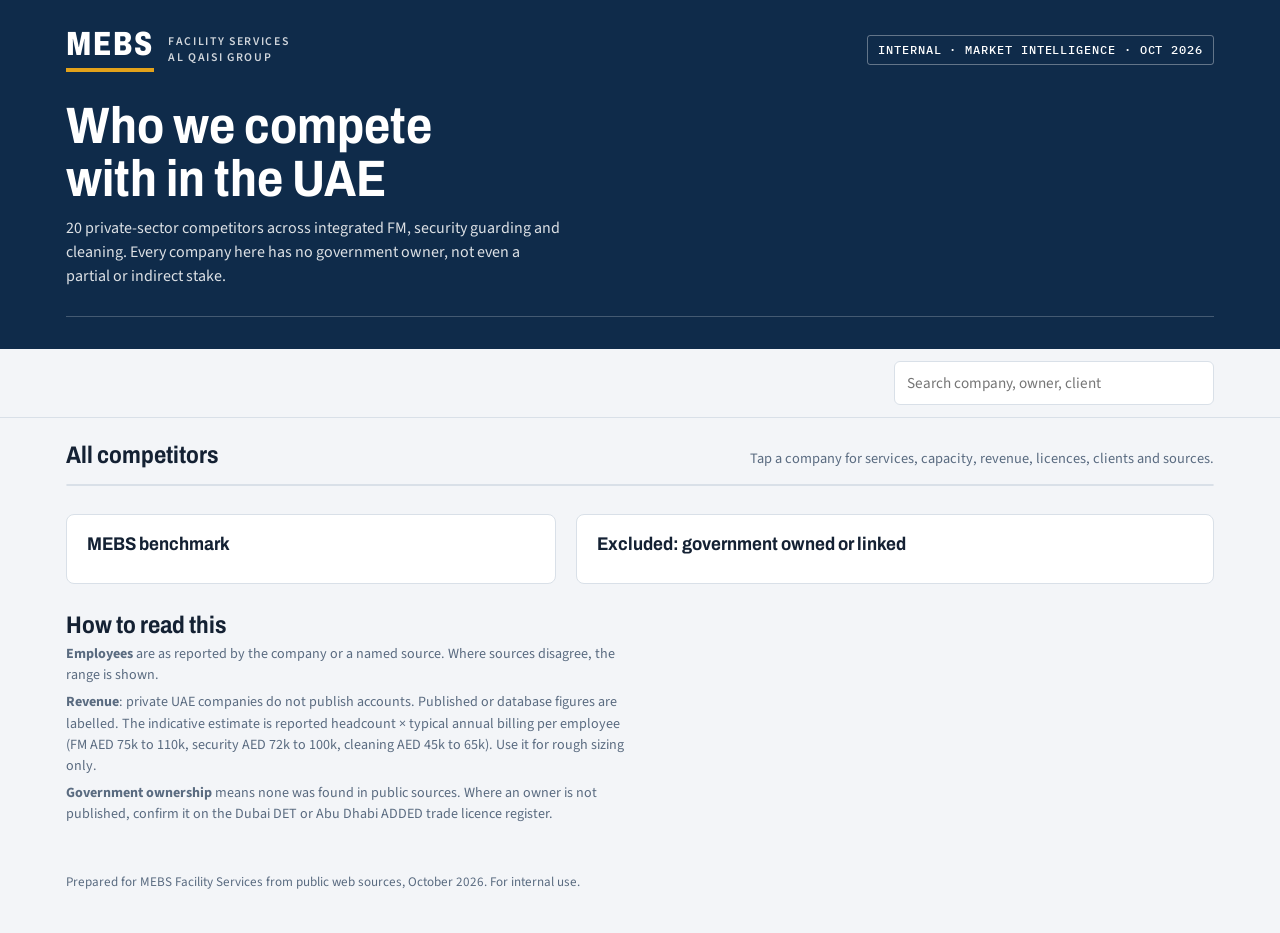
==== research/mebs-competitors/landscape_template.html @ ca543597 "Add MEBS-branded HTML competitor landscape page Generated from the same data as the Excel files (gen" ====
<!doctype html>
<html lang="en">
<head>
<meta charset="utf-8">
<meta name="viewport" content="width=device-width, initial-scale=1, viewport-fit=cover">
<title>MEBS Competitor Landscape</title>
<meta name="claude:viewport-fit-sides" content="cover">
<link rel="preconnect" href="https://fonts.googleapis.com">
<link rel="preconnect" href="https://fonts.gstatic.com" crossorigin>
<link rel="stylesheet" href="https://fonts.googleapis.com/css2?family=Archivo:wdth,wght@75..100,500..800&family=Source+Sans+3:wght@400;600;700&family=IBM+Plex+Mono:wght@500&display=swap">
<style>
/* Layout: navy brand band with wordmark and summary, then a filter bar and one ruled register of companies; each row opens to a full dossier. */
:root {
  /* Brand tokens: swap these for the exact MEBS brand colours if you have them */
  --brand: #0f2b4a;
  --brand-ink: #ffffff;
  --accent: #e3a21a;

  --bg: #f3f5f8;
  --surface: #ffffff;
  --fg: #142133;
  --muted: #5a6b80;
  --line: #d9e0e8;
  --soft: #e9eef4;

  --fm: #2c66a8;
  --sec: #b0473a;
  --cln: #2a8466;
  --warn: #9a6a00;

  --display: "Archivo", "Arial Narrow", "Helvetica Neue", Arial, sans-serif;
  --body: "Source Sans 3", "Segoe UI", Roboto, Helvetica, Arial, sans-serif;
  --mono: "IBM Plex Mono", ui-monospace, SFMono-Regular, Menlo, Consolas, monospace;
  color-scheme: light;
}
@media (prefers-color-scheme: dark) {
  :root:not([data-theme="light"]) {
    --brand: #0b1f36; --brand-ink: #eef3f9; --accent: #f0b43c;
    --bg: #0c1522; --surface: #121e2e; --fg: #e4eaf2; --muted: #93a3b8;
    --line: #233349; --soft: #18263a;
    --fm: #6ea3e0; --sec: #e48172; --cln: #5cc39d; --warn: #e2b04a;
    color-scheme: dark;
  }
}
:root[data-theme="dark"] {
  --brand: #0b1f36; --brand-ink: #eef3f9; --accent: #f0b43c;
  --bg: #0c1522; --surface: #121e2e; --fg: #e4eaf2; --muted: #93a3b8;
  --line: #233349; --soft: #18263a;
  --fm: #6ea3e0; --sec: #e48172; --cln: #5cc39d; --warn: #e2b04a;
  color-scheme: dark;
}

* { box-sizing: border-box; }
:root { padding-top: env(safe-area-inset-top, 0px); padding-bottom: env(safe-area-inset-bottom, 0px); }
html { -webkit-text-size-adjust: 100%; }
body { margin: 0; background: var(--bg); color: var(--fg); font: 400 16px/1.5 var(--body); }
.wrap { max-width: 1180px; margin: 0 auto; padding-left: max(16px, env(safe-area-inset-left, 0px)); padding-right: max(16px, env(safe-area-inset-right, 0px)); }
a { color: inherit; }
:focus-visible { outline: 3px solid var(--accent); outline-offset: 2px; }

/* Brand band */
.band { background: var(--brand); color: var(--brand-ink); }
.band .wrap { padding-block: 28px 32px; display: grid; gap: 28px; }
.topline { display: flex; flex-wrap: wrap; align-items: center; justify-content: space-between; gap: 12px; }
.mark { display: flex; align-items: center; gap: 14px; }
.mark-word { font: 800 2.1rem/1 var(--display); font-stretch: 75%; letter-spacing: .06em; padding-bottom: 6px; border-bottom: 4px solid var(--accent); }
.mark-sub { font: 600 .74rem/1.3 var(--body); letter-spacing: .14em; text-transform: uppercase; opacity: .8; }
.stamp { font: 500 .72rem/1 var(--mono); letter-spacing: .08em; text-transform: uppercase; border: 1px solid color-mix(in srgb, var(--brand-ink) 35%, transparent); padding: 8px 10px; border-radius: 3px; }
h1 { margin: 0; font: 700 clamp(2rem, 5vw, 3.2rem)/1.04 var(--display); font-stretch: 85%; text-wrap: balance; max-width: 18ch; }
.lede { margin: 10px 0 0; max-width: 62ch; opacity: .86; }
.stats { display: grid; grid-template-columns: repeat(4, minmax(0, 1fr)); border-top: 1px solid color-mix(in srgb, var(--brand-ink) 22%, transparent); }
.stat { padding: 16px 16px 0 0; display: grid; gap: 2px; }
.stat b { font: 700 2.2rem/1 var(--display); font-stretch: 80%; font-variant-numeric: tabular-nums; }
.stat span { font-size: .85rem; opacity: .8; }
.stat i { display: inline-block; width: 10px; height: 10px; border-radius: 2px; margin-right: 6px; vertical-align: 1px; }

/* Controls */
.controls { position: sticky; top: env(safe-area-inset-top, 0px); z-index: 5; background: var(--bg); border-bottom: 1px solid var(--line); }
body::before { content: ""; position: fixed; inset: 0 0 auto; height: env(safe-area-inset-top, 0px); z-index: 10; background: var(--brand); }
.controls .wrap { padding-block: 12px; display: flex; flex-wrap: wrap; gap: 10px; align-items: center; justify-content: space-between; }
.tabs { display: flex; flex-wrap: wrap; gap: 6px; }
.tab { font: 600 .9rem/1 var(--body); padding: 9px 13px; border-radius: 999px; border: 1px solid var(--line); background: var(--surface); color: var(--fg); cursor: pointer; }
.tab[aria-selected="true"] { background: var(--brand); color: var(--brand-ink); border-color: var(--brand); box-shadow: inset 0 -3px 0 var(--accent); }
.tab small { font: 500 .72rem/1 var(--mono); margin-left: 4px; opacity: .7; }
.search { flex: 1 1 220px; max-width: 320px; }
.search input { width: 100%; font: 400 .95rem/1 var(--body); padding: 10px 12px; border: 1px solid var(--line); border-radius: 6px; background: var(--surface); color: var(--fg); }

/* Register */
main .wrap { padding-block: 24px 48px; display: grid; gap: 28px; }
.rule { display: flex; align-items: baseline; justify-content: space-between; gap: 12px; flex-wrap: wrap; }
h2 { margin: 0; font: 700 1.5rem/1.1 var(--display); font-stretch: 85%; }
.note { color: var(--muted); font-size: .9rem; margin: 0; max-width: 70ch; }
.register { background: var(--surface); border: 1px solid var(--line); border-radius: 8px; overflow: hidden; }
.head, .row > summary { display: grid; grid-template-columns: 3px minmax(0, 2.2fr) minmax(0, 2fr) minmax(0, 1fr) minmax(0, 1.2fr) 28px; gap: 16px; align-items: center; }
.head { padding: 10px 16px 10px 0; font: 600 .72rem/1.2 var(--body); letter-spacing: .1em; text-transform: uppercase; color: var(--muted); background: var(--soft); border-bottom: 1px solid var(--line); }
.row + .row { border-top: 1px solid var(--line); }
.row > summary { list-style: none; cursor: pointer; padding: 14px 16px 14px 0; }
.row > summary::-webkit-details-marker { display: none; }
.row > summary:hover { background: var(--soft); }
.stripe { align-self: stretch; border-radius: 0 2px 2px 0; }
.FM .stripe { background: var(--fm); } .Security .stripe { background: var(--sec); } .Cleaning .stripe { background: var(--cln); }
.name { font: 700 1.05rem/1.25 var(--display); font-stretch: 90%; }
.cat { display: inline-block; margin-top: 4px; font: 500 .68rem/1 var(--mono); letter-spacing: .06em; text-transform: uppercase; color: var(--muted); }
.owner { font-size: .92rem; line-height: 1.35; display: -webkit-box; -webkit-line-clamp: 2; -webkit-box-orient: vertical; overflow: hidden; }
.nat, .emp { font-size: .92rem; }
.emp { font-variant-numeric: tabular-nums; }
.chev { width: 10px; height: 10px; border-right: 2px solid var(--muted); border-bottom: 2px solid var(--muted); transform: rotate(45deg); justify-self: center; transition: transform .2s; }
.row[open] .chev { transform: rotate(-135deg); }
.lbl { display: none; }

.dossier { padding: 4px 20px 22px 19px; display: grid; grid-template-columns: repeat(3, minmax(0, 1fr)); gap: 18px 28px; border-top: 1px dashed var(--line); background: var(--surface); }
.dossier div { min-width: 0; }
.dossier dt { font: 600 .7rem/1.2 var(--body); letter-spacing: .1em; text-transform: uppercase; color: var(--muted); margin: 14px 0 4px; }
.dossier dd { margin: 0; font-size: .93rem; overflow-wrap: anywhere; }
.dossier .wide { grid-column: 1 / -1; }
.est { font-family: var(--mono); font-size: .86rem; }
.pill { display: inline-flex; align-items: center; gap: 6px; font: 600 .8rem/1.2 var(--body); padding: 4px 9px; border-radius: 999px; background: color-mix(in srgb, var(--cln) 14%, transparent); color: var(--cln); }
.pill.low { background: color-mix(in srgb, var(--warn) 16%, transparent); color: var(--warn); }
.pill.gov::before { content: ""; width: 7px; height: 7px; border-radius: 50%; background: currentColor; }
.empty { padding: 28px 16px; color: var(--muted); text-align: center; }

/* Benchmark and exclusions */
.split { display: grid; grid-template-columns: minmax(0, 1fr) minmax(0, 1.3fr); gap: 20px; }
.panel { background: var(--surface); border: 1px solid var(--line); border-radius: 8px; padding: 18px 20px; min-width: 0; }
.panel h3 { margin: 0 0 10px; font: 700 1.15rem/1.2 var(--display); font-stretch: 90%; }
.kv { display: grid; grid-template-columns: 8.5em minmax(0, 1fr); gap: 6px 14px; margin: 0; font-size: .92rem; }
.kv dt { color: var(--muted); }
.kv dd { margin: 0; }
.excl { list-style: none; margin: 0; padding: 0; display: grid; }
.excl li { display: grid; grid-template-columns: minmax(0, 11em) minmax(0, 1fr); gap: 14px; padding: 9px 0; border-top: 1px solid var(--line); font-size: .92rem; }
.excl li:first-child { border-top: 0; }
.excl b { font-weight: 700; }
.excl span { color: var(--muted); }
.method { font-size: .88rem; color: var(--muted); display: grid; gap: 6px; max-width: 80ch; }
.method p { margin: 0; }
footer .wrap { padding-block: 0 40px; font-size: .82rem; color: var(--muted); }

@media (max-width: 860px) {
  .head { display: none; }
  .row > summary { grid-template-columns: 3px minmax(0, 1fr) 28px; grid-template-areas: "s n c" "s o c" "s m c"; gap: 6px 14px; }
  .stripe { grid-area: s; } .who { grid-area: n; } .owner { grid-area: o; }
  .meta { grid-area: m; display: flex; flex-wrap: wrap; gap: 4px 14px; } .chev { grid-area: c; }
  .lbl { display: inline; color: var(--muted); }
  .dossier { grid-template-columns: minmax(0, 1fr) minmax(0, 1fr); }
  .split { grid-template-columns: minmax(0, 1fr); }
  .stats { grid-template-columns: repeat(2, minmax(0, 1fr)); }
}
@media (min-width: 861px) { .meta { display: contents; } }
@media (max-width: 520px) {
  .dossier { grid-template-columns: minmax(0, 1fr); padding-left: 16px; padding-right: 16px; }
  .excl li { grid-template-columns: minmax(0, 1fr); gap: 2px; }
  .kv { grid-template-columns: minmax(0, 1fr); gap: 0 0; }
  .kv dd { margin-bottom: 8px; }
}
@media (prefers-reduced-motion: reduce) { .chev { transition: none; } }
</style>
</head>
<body>

<header class="band">
  <div class="wrap">
    <div class="topline">
      <div class="mark">
        <span class="mark-word">MEBS</span>
        <span class="mark-sub">Facility Services<br>Al Qaisi Group</span>
      </div>
      <span class="stamp">Internal · Market intelligence · Oct 2026</span>
    </div>
    <div>
      <h1>Who we compete with in the UAE</h1>
      <p class="lede">20 private-sector competitors across integrated FM, security guarding and cleaning. Every company here has no government owner, not even a partial or indirect stake.</p>
    </div>
    <div class="stats" id="stats"></div>
  </div>
</header>

<nav class="controls" aria-label="Filter competitors">
  <div class="wrap">
    <div class="tabs" role="tablist" id="tabs"></div>
    <label class="search"><span class="lbl" style="display:none">Search</span>
      <input id="q" type="search" placeholder="Search company, owner, client" aria-label="Search company, owner or client">
    </label>
  </div>
</nav>

<main>
  <div class="wrap">
    <section>
      <div class="rule">
        <h2 id="listTitle">All competitors</h2>
        <p class="note">Tap a company for services, capacity, revenue, licences, clients and sources.</p>
      </div>
      <div class="register" id="register" style="margin-top:14px"></div>
    </section>

    <section class="split">
      <div class="panel">
        <h3>MEBS benchmark</h3>
        <dl class="kv" id="mebs"></dl>
      </div>
      <div class="panel">
        <h3>Excluded: government owned or linked</h3>
        <ul class="excl" id="excl"></ul>
      </div>
    </section>

    <section class="method">
      <h2 style="color:var(--fg)">How to read this</h2>
      <p><b>Employees</b> are as reported by the company or a named source. Where sources disagree, the range is shown.</p>
      <p><b>Revenue</b>: private UAE companies do not publish accounts. Published or database figures are labelled. The indicative estimate is reported headcount × typical annual billing per employee (FM AED 75k to 110k, security AED 72k to 100k, cleaning AED 45k to 65k). Use it for rough sizing only.</p>
      <p><b>Government ownership</b> means none was found in public sources. Where an owner is not published, confirm it on the Dubai DET or Abu Dhabi ADDED trade licence register.</p>
    </section>
  </div>
</main>

<footer><div class="wrap">Prepared for MEBS Facility Services from public web sources, October 2026. For internal use.</div></footer>

<script>
const DATA = /*__DATA__*/null;
const CATS = [
  { id: "all", label: "All", match: () => true },
  { id: "fm", label: "FM", cat: "FM" },
  { id: "security", label: "Security", cat: "Security" },
  { id: "cleaning", label: "Cleaning", cat: "Cleaning" },
];
const TITLES = { all: "All competitors", fm: "Integrated FM companies", security: "Security-only companies", cleaning: "Cleaning-only companies" };
const COLORS = { FM: "var(--fm)", Security: "var(--sec)", Cleaning: "var(--cln)" };

const esc = s => String(s ?? "").replace(/[&<>"]/g, c => ({ "&": "&amp;", "<": "&lt;", ">": "&gt;", '"': "&quot;" }[c]));
const count = cat => DATA.companies.filter(c => c.cat === cat).length;

document.getElementById("stats").innerHTML =
  `<div class="stat"><b>${DATA.companies.length}</b><span>competitors profiled</span></div>` +
  ["FM", "Security", "Cleaning"].map(c =>
    `<div class="stat"><b>${count(c)}</b><span><i style="background:${COLORS[c]}"></i>${c === "FM" ? "Integrated FM" : c + " only"}</span></div>`).join("");

const tabs = document.getElementById("tabs");
tabs.innerHTML = CATS.map(t => {
  const n = t.cat ? count(t.cat) : DATA.companies.length;
  return `<button class="tab" role="tab" id="tab-${t.id}" data-id="${t.id}" aria-selected="false">${t.label}<small>${n}</small></button>`;
}).join("");

let view = "all";
const q = document.getElementById("q");

function field(label, value, cls = "") {
  return `<div class="${cls}"><dt>${label}</dt><dd>${value}</dd></div>`;
}

function render() {
  const t = CATS.find(c => c.id === view) || CATS[0];
  const term = q.value.trim().toLowerCase();
  const list = DATA.companies.filter(c => (!t.cat || c.cat === t.cat) &&
    (!term || [c.name, c.owner, c.cli, c.svc, c.hq].join(" ").toLowerCase().includes(term)));
  document.getElementById("listTitle").textContent = TITLES[t.id];
  tabs.querySelectorAll(".tab").forEach(b => b.setAttribute("aria-selected", b.dataset.id === t.id));

  const head = `<div class="head" aria-hidden="true"><span></span><span>Company</span><span>Owner / parent</span><span>Nationality</span><span>Employees</span><span></span></div>`;
  const rows = list.map(c => {
    return `<details class="row ${c.cat}">
      <summary>
        <span class="stripe"></span>
        <span class="who"><span class="name">${esc(c.name)}</span><br><span class="cat">${c.cat === "FM" ? "Integrated FM" : c.cat + " only"} · ${esc(c.hq)}</span></span>
        <span class="owner">${esc(c.owner)}</span>
        <span class="meta">
          <span class="nat"><span class="lbl">Nationality: </span>${esc(c.nat)}</span>
          <span class="emp"><span class="lbl">Staff: </span>${esc(c.emp)}</span>
        </span>
        <span class="chev" aria-hidden="true"></span>
      </summary>
      <dl class="dossier">
        ${field("Core services", esc(c.svc), "wide")}
        ${field("Ownership type", esc(c.own))}
        ${field("Founded", esc(c.year))}
        ${field("Coverage", esc(c.cov))}
        ${field("Capacity / scale", esc(c.cap))}
        ${field("Revenue (published or third-party)", esc(c.rev))}
        ${field("Indicative revenue (our estimate)", `<span class="est">${esc(c.est)}</span>`)}
        ${field("Licences / certifications", esc(c.lic))}
        ${field("Notable clients / contracts", esc(c.cli))}
        ${field("Data confidence", `<span class="pill${/low/i.test(c.conf) ? " low" : ""}">${esc(c.conf)}</span>`)}
        ${field("Why they compete with MEBS", esc(c.why), "wide")}
        ${field("Government ownership check", `<span class="pill gov">${esc(c.gov)}</span>`, "wide")}
        ${field("Main sources", esc(c.src), "wide")}
      </dl>
    </details>`;
  }).join("");
  document.getElementById("register").innerHTML = list.length ? head + rows
    : `<div class="empty">No competitors match “${esc(q.value)}”. Clear the search to see all ${DATA.companies.length}.</div>`;
}

function fromHash() {
  const h = location.hash.replace("#", "");
  view = CATS.some(c => c.id === h) ? h : "all";
  render();
}
tabs.addEventListener("click", e => {
  const b = e.target.closest(".tab"); if (!b) return;
  if (location.hash.replace("#", "") === b.dataset.id) { view = b.dataset.id; render(); }
  else location.hash = b.dataset.id;
});
q.addEventListener("input", render);
window.addEventListener("hashchange", fromHash);

const MEBS_LABELS = ["Company", "Services", "Owner", "Nationality", "Ownership", "Founded", "Head office", "Coverage", "Employees", "Licences"];
document.getElementById("mebs").innerHTML = DATA.mebs.map((v, i) => `<dt>${MEBS_LABELS[i]}</dt><dd>${esc(v)}</dd>`).join("");
document.getElementById("excl").innerHTML = DATA.excluded.map(x => `<li><b>${esc(x.name)}</b><span>${esc(x.why)}</span></li>`).join("");

fromHash();
</script>
</body>
</html>
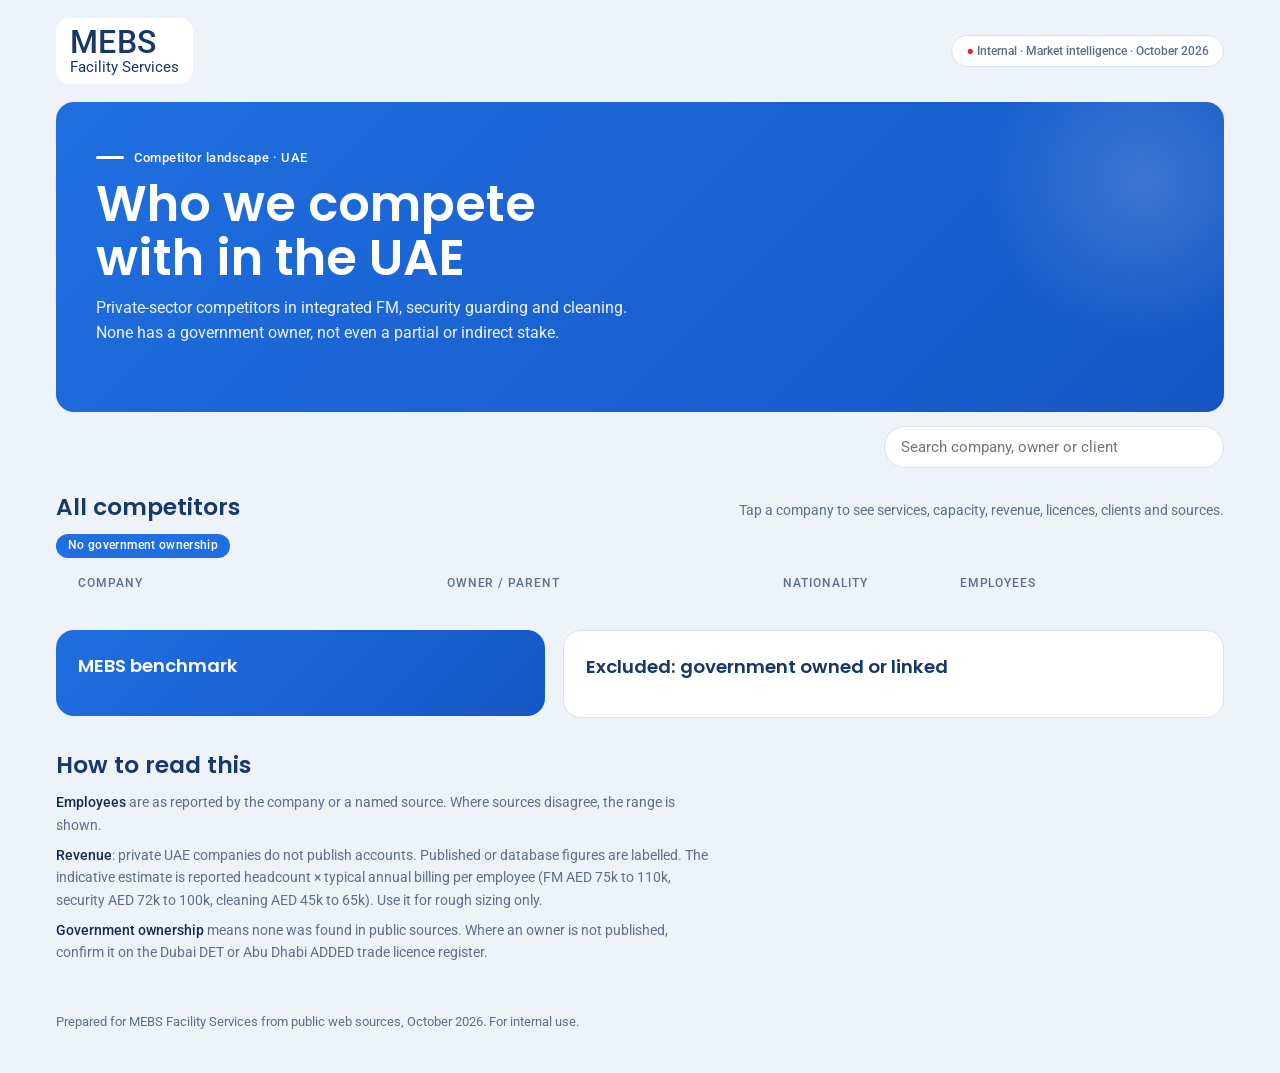
==== commit 28a806ca: "Expand to 20 companies per category and apply MEBS branding to page Add 12 FM, 14 security and 14 cl" ====
--- a/research/mebs-competitors/landscape_template.html
+++ b/research/mebs-competitors/landscape_template.html
@@ -7,178 +7,199 @@
 <meta name="claude:viewport-fit-sides" content="cover">
 <link rel="preconnect" href="https://fonts.googleapis.com">
 <link rel="preconnect" href="https://fonts.gstatic.com" crossorigin>
-<link rel="stylesheet" href="https://fonts.googleapis.com/css2?family=Archivo:wdth,wght@75..100,500..800&family=Source+Sans+3:wght@400;600;700&family=IBM+Plex+Mono:wght@500&display=swap">
+<link rel="stylesheet" href="https://fonts.googleapis.com/css2?family=Poppins:wght@500;600;700&family=Roboto:wght@400;500;700&family=Roboto+Mono:wght@500&display=swap">
 <style>
-/* Layout: navy brand band with wordmark and summary, then a filter bar and one ruled register of companies; each row opens to a full dossier. */
+/* Layout: white brand bar with logo, a rounded blue gradient hero with stat tiles (MEBS deck style), sticky filter pills, then rounded white company cards that open into a dossier. */
 :root {
-  /* Brand tokens: swap these for the exact MEBS brand colours if you have them */
-  --brand: #0f2b4a;
-  --brand-ink: #ffffff;
-  --accent: #e3a21a;
-
-  --bg: #f3f5f8;
+  /* MEBS brand: navy from the wordmark, bright deck blue, red from the globe */
+  --navy: #17386b;
+  --blue: #1f6fe0;
+  --blue-deep: #1556c4;
+  --blue-soft: #e7f0fc;
+  --red: #e0262b;
+
+  --bg: #eef3fa;
   --surface: #ffffff;
-  --fg: #142133;
-  --muted: #5a6b80;
-  --line: #d9e0e8;
-  --soft: #e9eef4;
-
-  --fm: #2c66a8;
-  --sec: #b0473a;
-  --cln: #2a8466;
-  --warn: #9a6a00;
-
-  --display: "Archivo", "Arial Narrow", "Helvetica Neue", Arial, sans-serif;
-  --body: "Source Sans 3", "Segoe UI", Roboto, Helvetica, Arial, sans-serif;
-  --mono: "IBM Plex Mono", ui-monospace, SFMono-Regular, Menlo, Consolas, monospace;
+  --fg: #132a4d;
+  --muted: #5d6f8a;
+  --line: #d8e2ef;
+  --on-blue: #ffffff;
+
+  --fm: #1f6fe0;
+  --sec: #17386b;
+  --cln: #0f9c9c;
+  --ok: #138a5e;
+  --warn: #a86a00;
+
+  --display: "Poppins", "Segoe UI", Arial, sans-serif;
+  --body: "Roboto", "Segoe UI", Helvetica, Arial, sans-serif;
+  --mono: "Roboto Mono", ui-monospace, Menlo, Consolas, monospace;
+  --radius: 18px;
   color-scheme: light;
 }
 @media (prefers-color-scheme: dark) {
   :root:not([data-theme="light"]) {
-    --brand: #0b1f36; --brand-ink: #eef3f9; --accent: #f0b43c;
-    --bg: #0c1522; --surface: #121e2e; --fg: #e4eaf2; --muted: #93a3b8;
-    --line: #233349; --soft: #18263a;
-    --fm: #6ea3e0; --sec: #e48172; --cln: #5cc39d; --warn: #e2b04a;
+    --navy: #cfe0fb; --blue: #4b93f4; --blue-deep: #1e5fc8; --blue-soft: #16305a; --red: #ff5a5e;
+    --bg: #0a1630; --surface: #10224a; --fg: #e5edf9; --muted: #9db0cc; --line: #23396a; --on-blue: #ffffff;
+    --fm: #5aa0f7; --sec: #a9c3ee; --cln: #3fc9c9; --ok: #4fd09a; --warn: #f0b54a;
     color-scheme: dark;
   }
 }
 :root[data-theme="dark"] {
-  --brand: #0b1f36; --brand-ink: #eef3f9; --accent: #f0b43c;
-  --bg: #0c1522; --surface: #121e2e; --fg: #e4eaf2; --muted: #93a3b8;
-  --line: #233349; --soft: #18263a;
-  --fm: #6ea3e0; --sec: #e48172; --cln: #5cc39d; --warn: #e2b04a;
+  --navy: #cfe0fb; --blue: #4b93f4; --blue-deep: #1e5fc8; --blue-soft: #16305a; --red: #ff5a5e;
+  --bg: #0a1630; --surface: #10224a; --fg: #e5edf9; --muted: #9db0cc; --line: #23396a; --on-blue: #ffffff;
+  --fm: #5aa0f7; --sec: #a9c3ee; --cln: #3fc9c9; --ok: #4fd09a; --warn: #f0b54a;
   color-scheme: dark;
 }
 
 * { box-sizing: border-box; }
 :root { padding-top: env(safe-area-inset-top, 0px); padding-bottom: env(safe-area-inset-bottom, 0px); }
 html { -webkit-text-size-adjust: 100%; }
-body { margin: 0; background: var(--bg); color: var(--fg); font: 400 16px/1.5 var(--body); }
-.wrap { max-width: 1180px; margin: 0 auto; padding-left: max(16px, env(safe-area-inset-left, 0px)); padding-right: max(16px, env(safe-area-inset-right, 0px)); }
-a { color: inherit; }
-:focus-visible { outline: 3px solid var(--accent); outline-offset: 2px; }
-
-/* Brand band */
-.band { background: var(--brand); color: var(--brand-ink); }
-.band .wrap { padding-block: 28px 32px; display: grid; gap: 28px; }
-.topline { display: flex; flex-wrap: wrap; align-items: center; justify-content: space-between; gap: 12px; }
-.mark { display: flex; align-items: center; gap: 14px; }
-.mark-word { font: 800 2.1rem/1 var(--display); font-stretch: 75%; letter-spacing: .06em; padding-bottom: 6px; border-bottom: 4px solid var(--accent); }
-.mark-sub { font: 600 .74rem/1.3 var(--body); letter-spacing: .14em; text-transform: uppercase; opacity: .8; }
-.stamp { font: 500 .72rem/1 var(--mono); letter-spacing: .08em; text-transform: uppercase; border: 1px solid color-mix(in srgb, var(--brand-ink) 35%, transparent); padding: 8px 10px; border-radius: 3px; }
-h1 { margin: 0; font: 700 clamp(2rem, 5vw, 3.2rem)/1.04 var(--display); font-stretch: 85%; text-wrap: balance; max-width: 18ch; }
-.lede { margin: 10px 0 0; max-width: 62ch; opacity: .86; }
-.stats { display: grid; grid-template-columns: repeat(4, minmax(0, 1fr)); border-top: 1px solid color-mix(in srgb, var(--brand-ink) 22%, transparent); }
-.stat { padding: 16px 16px 0 0; display: grid; gap: 2px; }
-.stat b { font: 700 2.2rem/1 var(--display); font-stretch: 80%; font-variant-numeric: tabular-nums; }
-.stat span { font-size: .85rem; opacity: .8; }
-.stat i { display: inline-block; width: 10px; height: 10px; border-radius: 2px; margin-right: 6px; vertical-align: 1px; }
+body { margin: 0; background: var(--bg); color: var(--fg); font: 400 16px/1.55 var(--body); }
+body::before { content: ""; position: fixed; inset: 0 0 auto; height: env(safe-area-inset-top, 0px); z-index: 10; background: var(--bg); }
+.wrap { max-width: 1200px; margin: 0 auto; padding-left: max(16px, env(safe-area-inset-left, 0px)); padding-right: max(16px, env(safe-area-inset-right, 0px)); }
+:focus-visible { outline: 3px solid var(--blue); outline-offset: 2px; }
+h1, h2, h3 { font-family: var(--display); text-wrap: balance; }
+
+/* Brand bar */
+.brandbar .wrap { padding-block: 18px; display: flex; flex-wrap: wrap; gap: 12px; align-items: center; justify-content: space-between; }
+.logo { display: flex; align-items: center; gap: 12px; background: #ffffff; border-radius: 14px; padding: 8px 14px; }
+.logo img { height: 52px; width: auto; display: block; }
+.wordmark { display: grid; line-height: 1; color: #17386b; }
+.wordmark b { font: 500 2rem/1 var(--body); letter-spacing: .01em; }
+.wordmark span { font: 400 .95rem/1.2 var(--body); }
+.tag { font: 500 .78rem/1 var(--body); color: var(--muted); background: var(--surface); border: 1px solid var(--line); border-radius: 999px; padding: 9px 14px; }
+.tag b { color: var(--red); font-weight: 700; }
+
+/* Hero */
+.hero { background: linear-gradient(135deg, var(--blue) 0%, var(--blue-deep) 100%); color: var(--on-blue); border-radius: var(--radius); padding: clamp(22px, 4vw, 40px); display: grid; gap: 26px; position: relative; overflow: hidden; }
+.hero::after { content: ""; position: absolute; right: -80px; top: -80px; width: 320px; height: 320px; border-radius: 50%; background: radial-gradient(circle, rgba(255,255,255,.16), rgba(255,255,255,0) 70%); pointer-events: none; }
+.eyebrow { display: inline-flex; align-items: center; gap: 10px; font: 500 .82rem/1 var(--body); letter-spacing: .04em; }
+.eyebrow::before { content: ""; width: 28px; height: 3px; border-radius: 2px; background: #ffffff; }
+.hero h1 { margin: 10px 0 0; font-weight: 600; font-size: clamp(2rem, 4.6vw, 3.1rem); line-height: 1.08; max-width: 16ch; }
+.hero p { margin: 12px 0 0; max-width: 60ch; opacity: .92; }
+.tiles { display: grid; grid-template-columns: repeat(4, minmax(0, 1fr)); gap: 12px; }
+.tile { background: rgba(255,255,255,.14); border: 1px solid rgba(255,255,255,.22); border-radius: 14px; padding: 14px 16px; display: grid; gap: 6px; }
+.tile svg { width: 18px; height: 18px; }
+.tile b { font: 600 2rem/1 var(--display); font-variant-numeric: tabular-nums; }
+.tile span { font-size: .88rem; opacity: .92; }
 
 /* Controls */
-.controls { position: sticky; top: env(safe-area-inset-top, 0px); z-index: 5; background: var(--bg); border-bottom: 1px solid var(--line); }
-body::before { content: ""; position: fixed; inset: 0 0 auto; height: env(safe-area-inset-top, 0px); z-index: 10; background: var(--brand); }
-.controls .wrap { padding-block: 12px; display: flex; flex-wrap: wrap; gap: 10px; align-items: center; justify-content: space-between; }
-.tabs { display: flex; flex-wrap: wrap; gap: 6px; }
-.tab { font: 600 .9rem/1 var(--body); padding: 9px 13px; border-radius: 999px; border: 1px solid var(--line); background: var(--surface); color: var(--fg); cursor: pointer; }
-.tab[aria-selected="true"] { background: var(--brand); color: var(--brand-ink); border-color: var(--brand); box-shadow: inset 0 -3px 0 var(--accent); }
-.tab small { font: 500 .72rem/1 var(--mono); margin-left: 4px; opacity: .7; }
-.search { flex: 1 1 220px; max-width: 320px; }
-.search input { width: 100%; font: 400 .95rem/1 var(--body); padding: 10px 12px; border: 1px solid var(--line); border-radius: 6px; background: var(--surface); color: var(--fg); }
-
-/* Register */
-main .wrap { padding-block: 24px 48px; display: grid; gap: 28px; }
+.controls { position: sticky; top: env(safe-area-inset-top, 0px); z-index: 5; background: var(--bg); }
+.controls .wrap { padding-block: 14px; display: flex; flex-wrap: wrap; gap: 10px; align-items: center; justify-content: space-between; }
+.tabs { display: flex; flex-wrap: wrap; gap: 8px; }
+.tab { font: 500 .92rem/1 var(--body); padding: 10px 16px; border-radius: 999px; border: 1px solid var(--line); background: var(--surface); color: var(--fg); cursor: pointer; }
+.tab small { font: 500 .74rem/1 var(--mono); margin-left: 6px; color: var(--muted); }
+.tab[aria-selected="true"] { background: var(--blue); border-color: var(--blue); color: var(--on-blue); }
+.tab[aria-selected="true"] small { color: var(--on-blue); opacity: .85; }
+.search { flex: 1 1 220px; max-width: 340px; }
+.search input { width: 100%; font: 400 .95rem/1 var(--body); padding: 11px 16px; border: 1px solid var(--line); border-radius: 999px; background: var(--surface); color: var(--fg); }
+
+/* List */
+main .wrap { padding-block: 8px 48px; display: grid; gap: 30px; }
 .rule { display: flex; align-items: baseline; justify-content: space-between; gap: 12px; flex-wrap: wrap; }
-h2 { margin: 0; font: 700 1.5rem/1.1 var(--display); font-stretch: 85%; }
-.note { color: var(--muted); font-size: .9rem; margin: 0; max-width: 70ch; }
-.register { background: var(--surface); border: 1px solid var(--line); border-radius: 8px; overflow: hidden; }
-.head, .row > summary { display: grid; grid-template-columns: 3px minmax(0, 2.2fr) minmax(0, 2fr) minmax(0, 1fr) minmax(0, 1.2fr) 28px; gap: 16px; align-items: center; }
-.head { padding: 10px 16px 10px 0; font: 600 .72rem/1.2 var(--body); letter-spacing: .1em; text-transform: uppercase; color: var(--muted); background: var(--soft); border-bottom: 1px solid var(--line); }
-.row + .row { border-top: 1px solid var(--line); }
-.row > summary { list-style: none; cursor: pointer; padding: 14px 16px 14px 0; }
+h2 { margin: 0; font-weight: 600; font-size: 1.45rem; color: var(--navy); }
+.pillnote { display: inline-block; margin-top: 8px; font: 500 .74rem/1 var(--body); letter-spacing: .03em; color: var(--on-blue); background: var(--blue); border-radius: 999px; padding: 6px 12px; }
+.note { color: var(--muted); font-size: .9rem; margin: 0; }
+.list { display: grid; gap: 10px; }
+.head, .row > summary { display: grid; grid-template-columns: 6px minmax(0, 2.2fr) minmax(0, 2fr) minmax(0, 1fr) minmax(0, 1.25fr) 30px; gap: 16px; align-items: center; }
+.head { padding: 0 18px 0 0; font: 500 .74rem/1.2 var(--body); letter-spacing: .08em; text-transform: uppercase; color: var(--muted); }
+.row { background: var(--surface); border: 1px solid var(--line); border-radius: 14px; overflow: hidden; }
+.row > summary { list-style: none; cursor: pointer; padding: 16px 18px 16px 0; }
 .row > summary::-webkit-details-marker { display: none; }
-.row > summary:hover { background: var(--soft); }
-.stripe { align-self: stretch; border-radius: 0 2px 2px 0; }
+.row > summary:hover { background: var(--blue-soft); }
+.stripe { align-self: stretch; }
 .FM .stripe { background: var(--fm); } .Security .stripe { background: var(--sec); } .Cleaning .stripe { background: var(--cln); }
-.name { font: 700 1.05rem/1.25 var(--display); font-stretch: 90%; }
-.cat { display: inline-block; margin-top: 4px; font: 500 .68rem/1 var(--mono); letter-spacing: .06em; text-transform: uppercase; color: var(--muted); }
-.owner { font-size: .92rem; line-height: 1.35; display: -webkit-box; -webkit-line-clamp: 2; -webkit-box-orient: vertical; overflow: hidden; }
+.name { font: 600 1.02rem/1.3 var(--display); color: var(--navy); }
+.cat { display: inline-block; margin-top: 4px; font: 500 .7rem/1 var(--mono); letter-spacing: .04em; text-transform: uppercase; color: var(--muted); }
+.owner { font-size: .92rem; line-height: 1.4; display: -webkit-box; -webkit-line-clamp: 2; -webkit-box-orient: vertical; overflow: hidden; }
 .nat, .emp { font-size: .92rem; }
 .emp { font-variant-numeric: tabular-nums; }
-.chev { width: 10px; height: 10px; border-right: 2px solid var(--muted); border-bottom: 2px solid var(--muted); transform: rotate(45deg); justify-self: center; transition: transform .2s; }
-.row[open] .chev { transform: rotate(-135deg); }
+.chev { width: 30px; height: 30px; border-radius: 50%; background: var(--blue-soft); display: grid; place-items: center; justify-self: center; }
+.chev::after { content: ""; width: 8px; height: 8px; border-right: 2px solid var(--blue); border-bottom: 2px solid var(--blue); transform: translateY(-2px) rotate(45deg); transition: transform .2s; }
+.row[open] .chev::after { transform: translateY(2px) rotate(-135deg); }
 .lbl { display: none; }
 
-.dossier { padding: 4px 20px 22px 19px; display: grid; grid-template-columns: repeat(3, minmax(0, 1fr)); gap: 18px 28px; border-top: 1px dashed var(--line); background: var(--surface); }
+.dossier { margin: 0; padding: 6px 22px 22px 24px; display: grid; grid-template-columns: repeat(3, minmax(0, 1fr)); gap: 4px 28px; border-top: 1px solid var(--line); }
 .dossier div { min-width: 0; }
-.dossier dt { font: 600 .7rem/1.2 var(--body); letter-spacing: .1em; text-transform: uppercase; color: var(--muted); margin: 14px 0 4px; }
+.dossier dt { font: 500 .72rem/1.2 var(--body); letter-spacing: .08em; text-transform: uppercase; color: var(--blue); margin: 16px 0 4px; }
 .dossier dd { margin: 0; font-size: .93rem; overflow-wrap: anywhere; }
 .dossier .wide { grid-column: 1 / -1; }
-.est { font-family: var(--mono); font-size: .86rem; }
-.pill { display: inline-flex; align-items: center; gap: 6px; font: 600 .8rem/1.2 var(--body); padding: 4px 9px; border-radius: 999px; background: color-mix(in srgb, var(--cln) 14%, transparent); color: var(--cln); }
-.pill.low { background: color-mix(in srgb, var(--warn) 16%, transparent); color: var(--warn); }
-.pill.gov::before { content: ""; width: 7px; height: 7px; border-radius: 50%; background: currentColor; }
-.empty { padding: 28px 16px; color: var(--muted); text-align: center; }
+.est { font-family: var(--mono); font-size: .86rem; color: var(--navy); }
+.pill { display: inline-flex; align-items: center; gap: 6px; font: 500 .8rem/1.3 var(--body); padding: 5px 11px; border-radius: 999px; background: color-mix(in srgb, var(--ok) 13%, transparent); color: var(--ok); }
+.pill.low { background: color-mix(in srgb, var(--warn) 15%, transparent); color: var(--warn); }
+.pill.gov::before { content: ""; flex: none; width: 7px; height: 7px; border-radius: 50%; background: currentColor; }
+.empty { padding: 30px 16px; color: var(--muted); text-align: center; background: var(--surface); border-radius: 14px; border: 1px solid var(--line); }
 
 /* Benchmark and exclusions */
-.split { display: grid; grid-template-columns: minmax(0, 1fr) minmax(0, 1.3fr); gap: 20px; }
-.panel { background: var(--surface); border: 1px solid var(--line); border-radius: 8px; padding: 18px 20px; min-width: 0; }
-.panel h3 { margin: 0 0 10px; font: 700 1.15rem/1.2 var(--display); font-stretch: 90%; }
-.kv { display: grid; grid-template-columns: 8.5em minmax(0, 1fr); gap: 6px 14px; margin: 0; font-size: .92rem; }
-.kv dt { color: var(--muted); }
+.split { display: grid; grid-template-columns: minmax(0, 1fr) minmax(0, 1.35fr); gap: 18px; align-items: start; }
+.panel { background: var(--surface); border: 1px solid var(--line); border-radius: var(--radius); padding: 22px; min-width: 0; }
+.panel.blue { background: linear-gradient(135deg, var(--blue) 0%, var(--blue-deep) 100%); color: var(--on-blue); border: 0; }
+.panel h3 { margin: 0 0 14px; font-weight: 600; font-size: 1.15rem; }
+.panel:not(.blue) h3 { color: var(--navy); }
+.kv { display: grid; grid-template-columns: 8em minmax(0, 1fr); gap: 8px 14px; margin: 0; font-size: .92rem; }
+.kv dt { opacity: .78; }
 .kv dd { margin: 0; }
 .excl { list-style: none; margin: 0; padding: 0; display: grid; }
-.excl li { display: grid; grid-template-columns: minmax(0, 11em) minmax(0, 1fr); gap: 14px; padding: 9px 0; border-top: 1px solid var(--line); font-size: .92rem; }
-.excl li:first-child { border-top: 0; }
-.excl b { font-weight: 700; }
+.excl li { display: grid; grid-template-columns: minmax(0, 12em) minmax(0, 1fr); gap: 14px; padding: 10px 0; border-top: 1px solid var(--line); font-size: .92rem; }
+.excl li:first-child { border-top: 0; padding-top: 0; }
+.excl b { font-weight: 500; display: flex; gap: 8px; align-items: baseline; }
+.excl b::before { content: ""; flex: none; width: 8px; height: 8px; border-radius: 50%; background: var(--red); transform: translateY(-1px); }
 .excl span { color: var(--muted); }
-.method { font-size: .88rem; color: var(--muted); display: grid; gap: 6px; max-width: 80ch; }
+.method { display: grid; gap: 8px; max-width: 82ch; font-size: .9rem; color: var(--muted); }
 .method p { margin: 0; }
+.method b { color: var(--fg); font-weight: 500; }
 footer .wrap { padding-block: 0 40px; font-size: .82rem; color: var(--muted); }
 
-@media (max-width: 860px) {
+@media (max-width: 900px) {
   .head { display: none; }
-  .row > summary { grid-template-columns: 3px minmax(0, 1fr) 28px; grid-template-areas: "s n c" "s o c" "s m c"; gap: 6px 14px; }
+  .row > summary { grid-template-columns: 6px minmax(0, 1fr) 30px; grid-template-areas: "s n c" "s o c" "s m c"; gap: 6px 14px; }
   .stripe { grid-area: s; } .who { grid-area: n; } .owner { grid-area: o; }
-  .meta { grid-area: m; display: flex; flex-wrap: wrap; gap: 4px 14px; } .chev { grid-area: c; }
+  .meta { grid-area: m; display: flex; flex-wrap: wrap; gap: 4px 16px; } .chev { grid-area: c; }
   .lbl { display: inline; color: var(--muted); }
-  .dossier { grid-template-columns: minmax(0, 1fr) minmax(0, 1fr); }
+  .dossier { grid-template-columns: repeat(2, minmax(0, 1fr)); }
   .split { grid-template-columns: minmax(0, 1fr); }
-  .stats { grid-template-columns: repeat(2, minmax(0, 1fr)); }
-}
-@media (min-width: 861px) { .meta { display: contents; } }
-@media (max-width: 520px) {
-  .dossier { grid-template-columns: minmax(0, 1fr); padding-left: 16px; padding-right: 16px; }
+  .tiles { grid-template-columns: repeat(2, minmax(0, 1fr)); }
+}
+@media (min-width: 901px) { .meta { display: contents; } }
+@media (max-width: 540px) {
+  .dossier { grid-template-columns: minmax(0, 1fr); padding-left: 18px; padding-right: 18px; }
   .excl li { grid-template-columns: minmax(0, 1fr); gap: 2px; }
-  .kv { grid-template-columns: minmax(0, 1fr); gap: 0 0; }
+  .kv { grid-template-columns: minmax(0, 1fr); gap: 0; }
   .kv dd { margin-bottom: 8px; }
-}
-@media (prefers-reduced-motion: reduce) { .chev { transition: none; } }
+  .logo img { height: 42px; }
+}
+@media (prefers-reduced-motion: reduce) { .chev::after { transition: none; } }
 </style>
 </head>
 <body>
 
-<header class="band">
+<header class="brandbar">
   <div class="wrap">
-    <div class="topline">
-      <div class="mark">
-        <span class="mark-word">MEBS</span>
-        <span class="mark-sub">Facility Services<br>Al Qaisi Group</span>
-      </div>
-      <span class="stamp">Internal · Market intelligence · Oct 2026</span>
+    <div class="logo">
+      <img src="mebs-logo.png" alt="MEBS Facility Services" onerror="this.replaceWith(document.getElementById('wm').content.cloneNode(true))">
     </div>
+    <span class="tag"><b>●</b> Internal · Market intelligence · October 2026</span>
+  </div>
+  <template id="wm"><span class="wordmark"><b>MEBS</b><span>Facility Services</span></span></template>
+</header>
+
+<section class="wrap">
+  <div class="hero">
     <div>
+      <span class="eyebrow">Competitor landscape · UAE</span>
       <h1>Who we compete with in the UAE</h1>
-      <p class="lede">20 private-sector competitors across integrated FM, security guarding and cleaning. Every company here has no government owner, not even a partial or indirect stake.</p>
+      <p id="lede">Private-sector competitors in integrated FM, security guarding and cleaning. None has a government owner, not even a partial or indirect stake.</p>
     </div>
-    <div class="stats" id="stats"></div>
+    <div class="tiles" id="tiles"></div>
   </div>
-</header>
+</section>
 
 <nav class="controls" aria-label="Filter competitors">
   <div class="wrap">
     <div class="tabs" role="tablist" id="tabs"></div>
-    <label class="search"><span class="lbl" style="display:none">Search</span>
-      <input id="q" type="search" placeholder="Search company, owner, client" aria-label="Search company, owner or client">
+    <label class="search">
+      <input id="q" type="search" placeholder="Search company, owner or client" aria-label="Search company, owner or client">
     </label>
   </div>
 </nav>
@@ -187,14 +208,18 @@
   <div class="wrap">
     <section>
       <div class="rule">
-        <h2 id="listTitle">All competitors</h2>
-        <p class="note">Tap a company for services, capacity, revenue, licences, clients and sources.</p>
+        <div>
+          <h2 id="listTitle">All competitors</h2>
+          <span class="pillnote">No government ownership</span>
+        </div>
+        <p class="note">Tap a company to see services, capacity, revenue, licences, clients and sources.</p>
       </div>
-      <div class="register" id="register" style="margin-top:14px"></div>
+      <div class="head" aria-hidden="true" id="head" style="margin-top:18px"><span></span><span>Company</span><span>Owner / parent</span><span>Nationality</span><span>Employees</span><span></span></div>
+      <div class="list" id="list" style="margin-top:10px"></div>
     </section>
 
     <section class="split">
-      <div class="panel">
+      <div class="panel blue">
         <h3>MEBS benchmark</h3>
         <dl class="kv" id="mebs"></dl>
       </div>
@@ -205,7 +230,7 @@
     </section>
 
     <section class="method">
-      <h2 style="color:var(--fg)">How to read this</h2>
+      <h2>How to read this</h2>
       <p><b>Employees</b> are as reported by the company or a named source. Where sources disagree, the range is shown.</p>
       <p><b>Revenue</b>: private UAE companies do not publish accounts. Published or database figures are labelled. The indicative estimate is reported headcount × typical annual billing per employee (FM AED 75k to 110k, security AED 72k to 100k, cleaning AED 45k to 65k). Use it for rough sizing only.</p>
       <p><b>Government ownership</b> means none was found in public sources. Where an owner is not published, confirm it on the Dubai DET or Abu Dhabi ADDED trade licence register.</p>
@@ -218,49 +243,46 @@
 <script>
 const DATA = /*__DATA__*/null;
 const CATS = [
-  { id: "all", label: "All", match: () => true },
+  { id: "all", label: "All" },
   { id: "fm", label: "FM", cat: "FM" },
   { id: "security", label: "Security", cat: "Security" },
   { id: "cleaning", label: "Cleaning", cat: "Cleaning" },
 ];
 const TITLES = { all: "All competitors", fm: "Integrated FM companies", security: "Security-only companies", cleaning: "Cleaning-only companies" };
-const COLORS = { FM: "var(--fm)", Security: "var(--sec)", Cleaning: "var(--cln)" };
+const CAT_LABEL = { FM: "Integrated FM", Security: "Security only", Cleaning: "Cleaning only" };
+const ARROW = '<svg viewBox="0 0 24 24" fill="none" stroke="currentColor" stroke-width="2.2" stroke-linecap="round" stroke-linejoin="round" aria-hidden="true"><path d="M7 17 17 7M8 7h9v9"/></svg>';
 
 const esc = s => String(s ?? "").replace(/[&<>"]/g, c => ({ "&": "&amp;", "<": "&lt;", ">": "&gt;", '"': "&quot;" }[c]));
 const count = cat => DATA.companies.filter(c => c.cat === cat).length;
-
-document.getElementById("stats").innerHTML =
-  `<div class="stat"><b>${DATA.companies.length}</b><span>competitors profiled</span></div>` +
-  ["FM", "Security", "Cleaning"].map(c =>
-    `<div class="stat"><b>${count(c)}</b><span><i style="background:${COLORS[c]}"></i>${c === "FM" ? "Integrated FM" : c + " only"}</span></div>`).join("");
+const total = DATA.companies.length;
+
+document.getElementById("lede").textContent =
+  `${total} private-sector competitors in integrated FM, security guarding and cleaning. None has a government owner, not even a partial or indirect stake.`;
+document.getElementById("tiles").innerHTML =
+  `<div class="tile">${ARROW}<b>${total}</b><span>Competitors profiled</span></div>` +
+  ["FM", "Security", "Cleaning"].map(c => `<div class="tile">${ARROW}<b>${count(c)}</b><span>${CAT_LABEL[c]}</span></div>`).join("");
 
 const tabs = document.getElementById("tabs");
-tabs.innerHTML = CATS.map(t => {
-  const n = t.cat ? count(t.cat) : DATA.companies.length;
-  return `<button class="tab" role="tab" id="tab-${t.id}" data-id="${t.id}" aria-selected="false">${t.label}<small>${n}</small></button>`;
-}).join("");
+tabs.innerHTML = CATS.map(t =>
+  `<button class="tab" role="tab" data-id="${t.id}" aria-selected="false">${t.label}<small>${t.cat ? count(t.cat) : total}</small></button>`).join("");
 
 let view = "all";
 const q = document.getElementById("q");
-
-function field(label, value, cls = "") {
-  return `<div class="${cls}"><dt>${label}</dt><dd>${value}</dd></div>`;
-}
+const field = (label, value, cls = "") => `<div class="${cls}"><dt>${label}</dt><dd>${value}</dd></div>`;
 
 function render() {
   const t = CATS.find(c => c.id === view) || CATS[0];
   const term = q.value.trim().toLowerCase();
   const list = DATA.companies.filter(c => (!t.cat || c.cat === t.cat) &&
     (!term || [c.name, c.owner, c.cli, c.svc, c.hq].join(" ").toLowerCase().includes(term)));
-  document.getElementById("listTitle").textContent = TITLES[t.id];
+  document.getElementById("listTitle").textContent = `${TITLES[t.id]} (${list.length})`;
   tabs.querySelectorAll(".tab").forEach(b => b.setAttribute("aria-selected", b.dataset.id === t.id));
-
-  const head = `<div class="head" aria-hidden="true"><span></span><span>Company</span><span>Owner / parent</span><span>Nationality</span><span>Employees</span><span></span></div>`;
-  const rows = list.map(c => {
-    return `<details class="row ${c.cat}">
+  document.getElementById("head").hidden = !list.length;
+  document.getElementById("list").innerHTML = list.length ? list.map(c => `
+    <details class="row ${c.cat}">
       <summary>
         <span class="stripe"></span>
-        <span class="who"><span class="name">${esc(c.name)}</span><br><span class="cat">${c.cat === "FM" ? "Integrated FM" : c.cat + " only"} · ${esc(c.hq)}</span></span>
+        <span class="who"><span class="name">${esc(c.name)}</span><br><span class="cat">${CAT_LABEL[c.cat]} · ${esc(c.hq)}</span></span>
         <span class="owner">${esc(c.owner)}</span>
         <span class="meta">
           <span class="nat"><span class="lbl">Nationality: </span>${esc(c.nat)}</span>
@@ -283,10 +305,8 @@
         ${field("Government ownership check", `<span class="pill gov">${esc(c.gov)}</span>`, "wide")}
         ${field("Main sources", esc(c.src), "wide")}
       </dl>
-    </details>`;
-  }).join("");
-  document.getElementById("register").innerHTML = list.length ? head + rows
-    : `<div class="empty">No competitors match “${esc(q.value)}”. Clear the search to see all ${DATA.companies.length}.</div>`;
+    </details>`).join("")
+    : `<div class="empty">No competitors match “${esc(q.value)}”. Clear the search to see all ${total}.</div>`;
 }
 
 function fromHash() {
